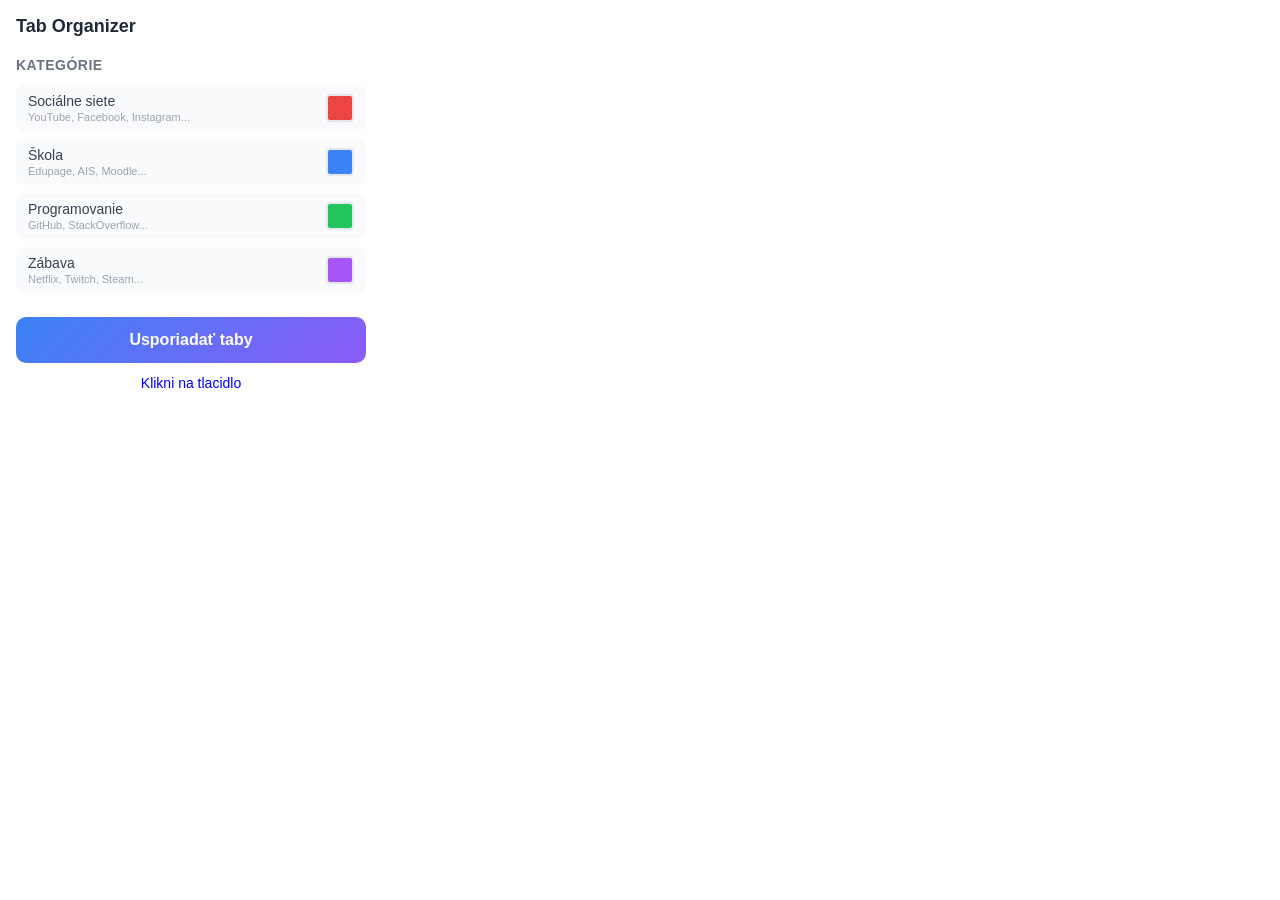
==== popup.html @ 57462ba6 "Extension - Tab Groups" ====
<!DOCTYPE html>
<html>
<head>
  <meta charset="utf-8">
  <link rel="stylesheet" href="styles.css">
</head>
<body>
  <div class="header">
    <div class="title">Tab Organizer</div>
  </div>

  <div class="section">
    <div class="section-title">Kategórie</div>
    <div id="categories">
      <div class="category-item">
        <div class="category-info">
          <div class="category-name">Sociálne siete</div>
          <div class="category-domains">YouTube, Facebook, Instagram...</div>
        </div>
        <div class="color-preview" style="background: #ef4444"></div>
      </div>
      <div class="category-item">
        <div class="category-info">
          <div class="category-name">Škola</div>
          <div class="category-domains">Edupage, AIS, Moodle...</div>
        </div>
        <div class="color-preview" style="background: #3b82f6"></div>
      </div>
      <div class="category-item">
        <div class="category-info">
          <div class="category-name">Programovanie</div>
          <div class="category-domains">GitHub, StackOverflow...</div>
        </div>
        <div class="color-preview" style="background: #22c55e"></div>
      </div>
      <div class="category-item">
        <div class="category-info">
          <div class="category-name">Zábava</div>
          <div class="category-domains">Netflix, Twitch, Steam...</div>
        </div>
        <div class="color-preview" style="background: #a855f7"></div>
      </div>
    </div>
  </div>

  <div class="section">
    <button class="organize-btn" id="organizeBtn" type="button">Usporiadať taby</button>
    <div class="status" id="status">Pripravené</div>
  </div>

  <script src="popup.js"></script>
</body>
</html>
---- styles.css ----
��/ *   Z � k l a d n �   at � l y   p r e   p o p u p   * / 
 b o d y   { 
     w i d t h :   3 5 0 p x ; 
     p a d d i n g :   1 6 p x ; 
     f o n t - f a m i l y :   - a p p l e - s y s t e m ,   B l i n k M a c S y s t e m F o n t ,   ' S e g o e   U I ' ,   R o b o t o ,   s a n s - s e r i f ; 
     m a r g i n :   0 ; 
 } 
 
 . h e a d e r   { 
     d i s p l a y :   f l e x ; 
     a l i g n - i t e m s :   c e n t e r ; 
     j u s t i f y - c o n t e n t :   s p a c e - b e t w e e n ; 
     m a r g i n - b o t t o m :   2 0 p x ; 
 } 
 
 . t i t l e   { 
     f o n t - s i z e :   1 8 p x ; 
     f o n t - w e i g h t :   6 0 0 ; 
     c o l o r :   # 1 f 2 9 3 7 ; 
 } 
 
 . t o g g l e   { 
     p o s i t i o n :   r e l a t i v e ; 
     w i d t h :   4 8 p x ; 
     h e i g h t :   2 4 p x ; 
     b a c k g r o u n d :   # d 1 d 5 d b ; 
     b o r d e r - r a d i u s :   1 2 p x ; 
     c u r s o r :   p o i n t e r ; 
     t r a n s i t i o n :   b a c k g r o u n d   0 . 2 s ; 
 } 
 
 . t o g g l e . a c t i v e   { 
     b a c k g r o u n d :   # 3 b 8 2 f 6 ; 
 } 
 
 . t o g g l e : : a f t e r   { 
     c o n t e n t :   ' ' ; 
     p o s i t i o n :   a b s o l u t e ; 
     t o p :   2 p x ; 
     l e f t :   2 p x ; 
     w i d t h :   2 0 p x ; 
     h e i g h t :   2 0 p x ; 
     b a c k g r o u n d :   w h i t e ; 
     b o r d e r - r a d i u s :   5 0 % ; 
     t r a n s i t i o n :   t r a n s f o r m   0 . 2 s ; 
 } 
 
 . t o g g l e . a c t i v e : : a f t e r   { 
     t r a n s f o r m :   t r a n s l a t e X ( 2 4 p x ) ; 
 } 
 
 . s e c t i o n   { 
     m a r g i n - b o t t o m :   2 4 p x ; 
 } 
 
 . s e c t i o n - t i t l e   { 
     f o n t - s i z e :   1 4 p x ; 
     f o n t - w e i g h t :   6 0 0 ; 
     c o l o r :   # 6 b 7 2 8 0 ; 
     m a r g i n - b o t t o m :   1 2 p x ; 
     t e x t - t r a n s f o r m :   u p p e r c a s e ; 
     l e t t e r - s p a c i n g :   0 . 5 p x ; 
 } 
 
 . c a t e g o r y - i t e m   { 
     d i s p l a y :   f l e x ; 
     a l i g n - i t e m s :   c e n t e r ; 
     j u s t i f y - c o n t e n t :   s p a c e - b e t w e e n ; 
     p a d d i n g :   8 p x   1 2 p x ; 
     b a c k g r o u n d :   # f 9 f a f b ; 
     b o r d e r - r a d i u s :   8 p x ; 
     m a r g i n - b o t t o m :   8 p x ; 
 } 
 
 . c a t e g o r y - n a m e   { 
     f o n t - s i z e :   1 4 p x ; 
     c o l o r :   # 3 7 4 1 5 1 ; 
 } 
 
 . c o l o r - p r e v i e w   { 
     w i d t h :   2 4 p x ; 
     h e i g h t :   2 4 p x ; 
     b o r d e r - r a d i u s :   4 p x ; 
     b o r d e r :   2 p x   s o l i d   # e 5 e 7 e b ; 
 } 
 
 . c u s t o m - c o l o r s   { 
     m a x - h e i g h t :   2 0 0 p x ; 
     o v e r f l o w - y :   a u t o ; 
 } 
 
 . c u s t o m - i t e m   { 
     d i s p l a y :   f l e x ; 
     a l i g n - i t e m s :   c e n t e r ; 
     g a p :   8 p x ; 
     p a d d i n g :   8 p x ; 
     b a c k g r o u n d :   # f 9 f a f b ; 
     b o r d e r - r a d i u s :   8 p x ; 
     m a r g i n - b o t t o m :   8 p x ; 
 } 
 
 . d o m a i n - i n p u t   { 
     f l e x :   1 ; 
     p a d d i n g :   6 p x   8 p x ; 
     b o r d e r :   1 p x   s o l i d   # d 1 d 5 d b ; 
     b o r d e r - r a d i u s :   4 p x ; 
     f o n t - s i z e :   1 2 p x ; 
 } 
 
 . c o l o r - i n p u t   { 
     w i d t h :   4 0 p x ; 
     h e i g h t :   2 8 p x ; 
     b o r d e r :   1 p x   s o l i d   # d 1 d 5 d b ; 
     b o r d e r - r a d i u s :   4 p x ; 
     c u r s o r :   p o i n t e r ; 
 } 
 
 . r e m o v e - b t n   { 
     p a d d i n g :   4 p x   8 p x ; 
     b a c k g r o u n d :   # e f 4 4 4 4 ; 
     c o l o r :   w h i t e ; 
     b o r d e r :   n o n e ; 
     b o r d e r - r a d i u s :   4 p x ; 
     f o n t - s i z e :   1 2 p x ; 
     c u r s o r :   p o i n t e r ; 
 } 
 
 . a d d - c u s t o m   { 
     d i s p l a y :   f l e x ; 
     g a p :   8 p x ; 
     m a r g i n - t o p :   1 2 p x ; 
 } 
 
 . a d d - b t n   { 
     p a d d i n g :   8 p x   1 6 p x ; 
     b a c k g r o u n d :   # 3 b 8 2 f 6 ; 
     c o l o r :   w h i t e ; 
     b o r d e r :   n o n e ; 
     b o r d e r - r a d i u s :   6 p x ; 
     f o n t - s i z e :   1 4 p x ; 
     c u r s o r :   p o i n t e r ; 
     f l e x :   1 ; 
 } 
 
 . c a t e g o r y - i n f o   { 
     f l e x :   1 ; 
 } 
 
 . c a t e g o r y - d o m a i n s   { 
     f o n t - s i z e :   1 1 p x ; 
     c o l o r :   # 9 c a 3 a f ; 
     m a r g i n - t o p :   2 p x ; 
 } 
 
 . o r g a n i z e - b t n   { 
     w i d t h :   1 0 0 % ; 
     p a d d i n g :   1 4 p x   2 0 p x ; 
     b a c k g r o u n d :   l i n e a r - g r a d i e n t ( 1 3 5 d e g ,   # 3 b 8 2 f 6 ,   # 8 b 5 c f 6 ) ; 
     c o l o r :   w h i t e ; 
     b o r d e r :   n o n e ; 
     b o r d e r - r a d i u s :   1 0 p x ; 
     f o n t - s i z e :   1 6 p x ; 
     f o n t - w e i g h t :   6 0 0 ; 
     c u r s o r :   p o i n t e r ; 
     t r a n s i t i o n :   a l l   0 . 2 s ; 
 } 
 
 . o r g a n i z e - b t n : h o v e r   { 
     b a c k g r o u n d :   l i n e a r - g r a d i e n t ( 1 3 5 d e g ,   # 2 5 6 3 e b ,   # 7 c 3 a e d ) ; 
     t r a n s f o r m :   t r a n s l a t e Y ( - 1 p x ) ; 
     b o x - s h a d o w :   0   4 p x   1 2 p x   r g b a ( 5 9 ,   1 3 0 ,   2 4 6 ,   0 . 4 ) ; 
 } 
 
 . o r g a n i z e - b t n : a c t i v e   { 
     t r a n s f o r m :   t r a n s l a t e Y ( 0 ) ; 
 } 
 
 . o r g a n i z e - b t n : d i s a b l e d   { 
     b a c k g r o u n d :   # 9 c a 3 a f ; 
     c u r s o r :   n o t - a l l o w e d ; 
     t r a n s f o r m :   n o n e ; 
     b o x - s h a d o w :   n o n e ; 
 } 
 
 . s t a t u s   { 
     t e x t - a l i g n :   c e n t e r ; 
     m a r g i n - t o p :   1 2 p x ; 
     f o n t - s i z e :   1 4 p x ; 
     f o n t - w e i g h t :   5 0 0 ; 
 } 
 
 . s t a t u s . s u c c e s s   { 
     c o l o r :   # 2 2 c 5 5 e ; 
 } 
 
 . s t a t u s . e r r o r   { 
     c o l o r :   # e f 4 4 4 4 ; 
 } 
 
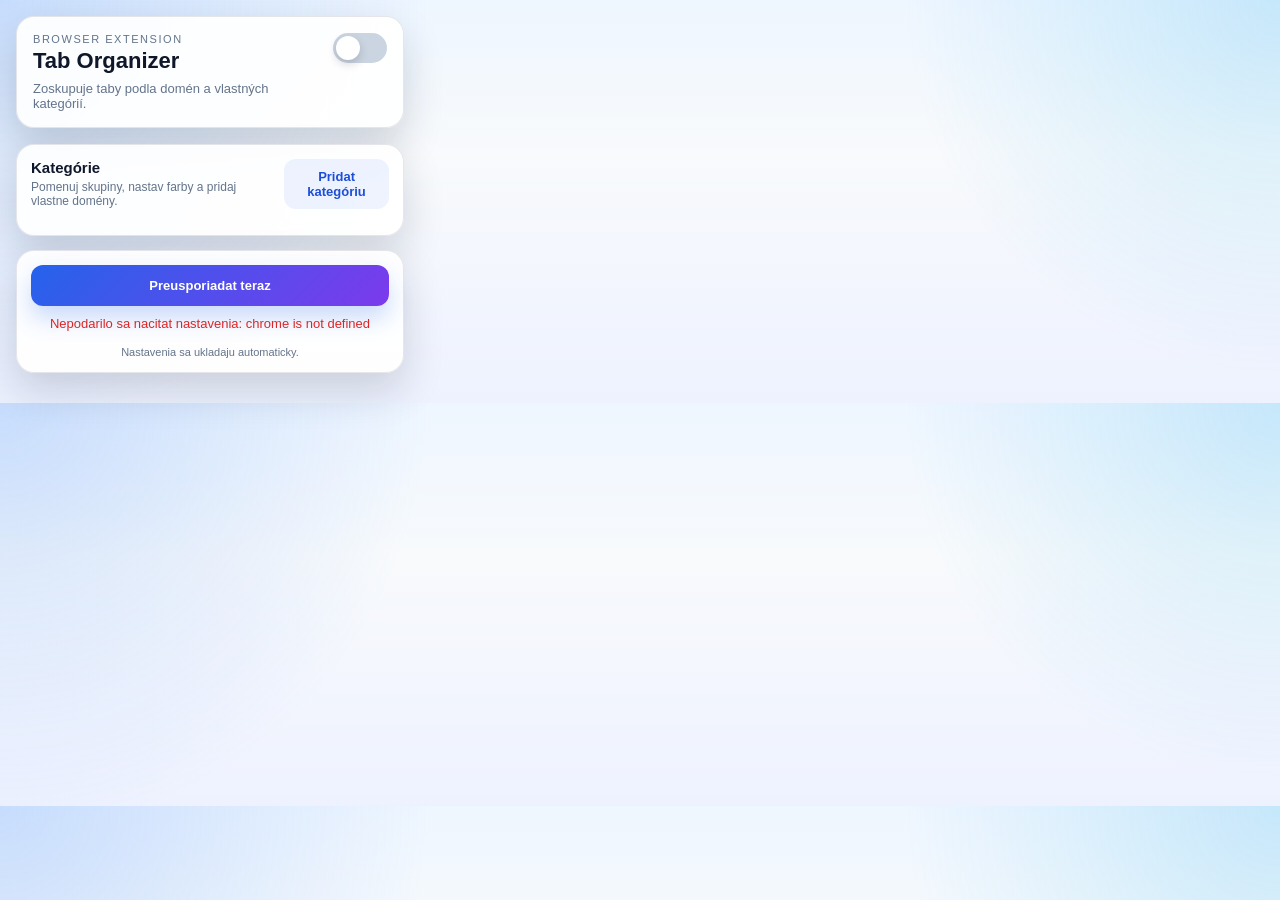
==== commit 61a91522: "updated" ====
--- a/popup.html
+++ b/popup.html
@@ -2,50 +2,39 @@
 <html>
 <head>
   <meta charset="utf-8">
+  <meta name="viewport" content="width=device-width, initial-scale=1">
   <link rel="stylesheet" href="styles.css">
 </head>
 <body>
-  <div class="header">
-    <div class="title">Tab Organizer</div>
-  </div>
+  <div class="shell">
+    <header class="header">
+      <div>
+        <div class="eyebrow">Browser extension</div>
+        <h1>Tab Organizer</h1>
+        <p class="subtitle">Zoskupuje taby podla domén a vlastných kategórií.</p>
+      </div>
+      <label class="switch" aria-label="Zapnutie rozšírenia">
+        <input type="checkbox" id="enabledToggle">
+        <span class="switch-track"></span>
+      </label>
+    </header>
 
-  <div class="section">
-    <div class="section-title">Kategórie</div>
-    <div id="categories">
-      <div class="category-item">
-        <div class="category-info">
-          <div class="category-name">Sociálne siete</div>
-          <div class="category-domains">YouTube, Facebook, Instagram...</div>
+    <section class="panel">
+      <div class="panel-header">
+        <div>
+          <h2>Kategórie</h2>
+          <p>Pomenuj skupiny, nastav farby a pridaj vlastne domény.</p>
         </div>
-        <div class="color-preview" style="background: #ef4444"></div>
+        <button id="addCategoryBtn" type="button" class="ghost-btn">Pridat kategóriu</button>
       </div>
-      <div class="category-item">
-        <div class="category-info">
-          <div class="category-name">Škola</div>
-          <div class="category-domains">Edupage, AIS, Moodle...</div>
-        </div>
-        <div class="color-preview" style="background: #3b82f6"></div>
-      </div>
-      <div class="category-item">
-        <div class="category-info">
-          <div class="category-name">Programovanie</div>
-          <div class="category-domains">GitHub, StackOverflow...</div>
-        </div>
-        <div class="color-preview" style="background: #22c55e"></div>
-      </div>
-      <div class="category-item">
-        <div class="category-info">
-          <div class="category-name">Zábava</div>
-          <div class="category-domains">Netflix, Twitch, Steam...</div>
-        </div>
-        <div class="color-preview" style="background: #a855f7"></div>
-      </div>
-    </div>
-  </div>
+      <div id="categories" class="categories"></div>
+    </section>
 
-  <div class="section">
-    <button class="organize-btn" id="organizeBtn" type="button">Usporiadať taby</button>
-    <div class="status" id="status">Pripravené</div>
+    <section class="panel actions-panel">
+      <button class="primary-btn" id="organizeBtn" type="button">Preusporiadat teraz</button>
+      <div class="status" id="status">Nacitavam nastavenia...</div>
+      <p class="hint">Nastavenia sa ukladaju automaticky.</p>
+    </section>
   </div>
 
   <script src="popup.js"></script>
--- a/styles.css
+++ b/styles.css
@@ -1,199 +1,300 @@
-��/ *   Z � k l a d n �   at � l y   p r e   p o p u p   * / 
- b o d y   { 
-     w i d t h :   3 5 0 p x ; 
-     p a d d i n g :   1 6 p x ; 
-     f o n t - f a m i l y :   - a p p l e - s y s t e m ,   B l i n k M a c S y s t e m F o n t ,   ' S e g o e   U I ' ,   R o b o t o ,   s a n s - s e r i f ; 
-     m a r g i n :   0 ; 
- } 
- 
- . h e a d e r   { 
-     d i s p l a y :   f l e x ; 
-     a l i g n - i t e m s :   c e n t e r ; 
-     j u s t i f y - c o n t e n t :   s p a c e - b e t w e e n ; 
-     m a r g i n - b o t t o m :   2 0 p x ; 
- } 
- 
- . t i t l e   { 
-     f o n t - s i z e :   1 8 p x ; 
-     f o n t - w e i g h t :   6 0 0 ; 
-     c o l o r :   # 1 f 2 9 3 7 ; 
- } 
- 
- . t o g g l e   { 
-     p o s i t i o n :   r e l a t i v e ; 
-     w i d t h :   4 8 p x ; 
-     h e i g h t :   2 4 p x ; 
-     b a c k g r o u n d :   # d 1 d 5 d b ; 
-     b o r d e r - r a d i u s :   1 2 p x ; 
-     c u r s o r :   p o i n t e r ; 
-     t r a n s i t i o n :   b a c k g r o u n d   0 . 2 s ; 
- } 
- 
- . t o g g l e . a c t i v e   { 
-     b a c k g r o u n d :   # 3 b 8 2 f 6 ; 
- } 
- 
- . t o g g l e : : a f t e r   { 
-     c o n t e n t :   ' ' ; 
-     p o s i t i o n :   a b s o l u t e ; 
-     t o p :   2 p x ; 
-     l e f t :   2 p x ; 
-     w i d t h :   2 0 p x ; 
-     h e i g h t :   2 0 p x ; 
-     b a c k g r o u n d :   w h i t e ; 
-     b o r d e r - r a d i u s :   5 0 % ; 
-     t r a n s i t i o n :   t r a n s f o r m   0 . 2 s ; 
- } 
- 
- . t o g g l e . a c t i v e : : a f t e r   { 
-     t r a n s f o r m :   t r a n s l a t e X ( 2 4 p x ) ; 
- } 
- 
- . s e c t i o n   { 
-     m a r g i n - b o t t o m :   2 4 p x ; 
- } 
- 
- . s e c t i o n - t i t l e   { 
-     f o n t - s i z e :   1 4 p x ; 
-     f o n t - w e i g h t :   6 0 0 ; 
-     c o l o r :   # 6 b 7 2 8 0 ; 
-     m a r g i n - b o t t o m :   1 2 p x ; 
-     t e x t - t r a n s f o r m :   u p p e r c a s e ; 
-     l e t t e r - s p a c i n g :   0 . 5 p x ; 
- } 
- 
- . c a t e g o r y - i t e m   { 
-     d i s p l a y :   f l e x ; 
-     a l i g n - i t e m s :   c e n t e r ; 
-     j u s t i f y - c o n t e n t :   s p a c e - b e t w e e n ; 
-     p a d d i n g :   8 p x   1 2 p x ; 
-     b a c k g r o u n d :   # f 9 f a f b ; 
-     b o r d e r - r a d i u s :   8 p x ; 
-     m a r g i n - b o t t o m :   8 p x ; 
- } 
- 
- . c a t e g o r y - n a m e   { 
-     f o n t - s i z e :   1 4 p x ; 
-     c o l o r :   # 3 7 4 1 5 1 ; 
- } 
- 
- . c o l o r - p r e v i e w   { 
-     w i d t h :   2 4 p x ; 
-     h e i g h t :   2 4 p x ; 
-     b o r d e r - r a d i u s :   4 p x ; 
-     b o r d e r :   2 p x   s o l i d   # e 5 e 7 e b ; 
- } 
- 
- . c u s t o m - c o l o r s   { 
-     m a x - h e i g h t :   2 0 0 p x ; 
-     o v e r f l o w - y :   a u t o ; 
- } 
- 
- . c u s t o m - i t e m   { 
-     d i s p l a y :   f l e x ; 
-     a l i g n - i t e m s :   c e n t e r ; 
-     g a p :   8 p x ; 
-     p a d d i n g :   8 p x ; 
-     b a c k g r o u n d :   # f 9 f a f b ; 
-     b o r d e r - r a d i u s :   8 p x ; 
-     m a r g i n - b o t t o m :   8 p x ; 
- } 
- 
- . d o m a i n - i n p u t   { 
-     f l e x :   1 ; 
-     p a d d i n g :   6 p x   8 p x ; 
-     b o r d e r :   1 p x   s o l i d   # d 1 d 5 d b ; 
-     b o r d e r - r a d i u s :   4 p x ; 
-     f o n t - s i z e :   1 2 p x ; 
- } 
- 
- . c o l o r - i n p u t   { 
-     w i d t h :   4 0 p x ; 
-     h e i g h t :   2 8 p x ; 
-     b o r d e r :   1 p x   s o l i d   # d 1 d 5 d b ; 
-     b o r d e r - r a d i u s :   4 p x ; 
-     c u r s o r :   p o i n t e r ; 
- } 
- 
- . r e m o v e - b t n   { 
-     p a d d i n g :   4 p x   8 p x ; 
-     b a c k g r o u n d :   # e f 4 4 4 4 ; 
-     c o l o r :   w h i t e ; 
-     b o r d e r :   n o n e ; 
-     b o r d e r - r a d i u s :   4 p x ; 
-     f o n t - s i z e :   1 2 p x ; 
-     c u r s o r :   p o i n t e r ; 
- } 
- 
- . a d d - c u s t o m   { 
-     d i s p l a y :   f l e x ; 
-     g a p :   8 p x ; 
-     m a r g i n - t o p :   1 2 p x ; 
- } 
- 
- . a d d - b t n   { 
-     p a d d i n g :   8 p x   1 6 p x ; 
-     b a c k g r o u n d :   # 3 b 8 2 f 6 ; 
-     c o l o r :   w h i t e ; 
-     b o r d e r :   n o n e ; 
-     b o r d e r - r a d i u s :   6 p x ; 
-     f o n t - s i z e :   1 4 p x ; 
-     c u r s o r :   p o i n t e r ; 
-     f l e x :   1 ; 
- } 
- 
- . c a t e g o r y - i n f o   { 
-     f l e x :   1 ; 
- } 
- 
- . c a t e g o r y - d o m a i n s   { 
-     f o n t - s i z e :   1 1 p x ; 
-     c o l o r :   # 9 c a 3 a f ; 
-     m a r g i n - t o p :   2 p x ; 
- } 
- 
- . o r g a n i z e - b t n   { 
-     w i d t h :   1 0 0 % ; 
-     p a d d i n g :   1 4 p x   2 0 p x ; 
-     b a c k g r o u n d :   l i n e a r - g r a d i e n t ( 1 3 5 d e g ,   # 3 b 8 2 f 6 ,   # 8 b 5 c f 6 ) ; 
-     c o l o r :   w h i t e ; 
-     b o r d e r :   n o n e ; 
-     b o r d e r - r a d i u s :   1 0 p x ; 
-     f o n t - s i z e :   1 6 p x ; 
-     f o n t - w e i g h t :   6 0 0 ; 
-     c u r s o r :   p o i n t e r ; 
-     t r a n s i t i o n :   a l l   0 . 2 s ; 
- } 
- 
- . o r g a n i z e - b t n : h o v e r   { 
-     b a c k g r o u n d :   l i n e a r - g r a d i e n t ( 1 3 5 d e g ,   # 2 5 6 3 e b ,   # 7 c 3 a e d ) ; 
-     t r a n s f o r m :   t r a n s l a t e Y ( - 1 p x ) ; 
-     b o x - s h a d o w :   0   4 p x   1 2 p x   r g b a ( 5 9 ,   1 3 0 ,   2 4 6 ,   0 . 4 ) ; 
- } 
- 
- . o r g a n i z e - b t n : a c t i v e   { 
-     t r a n s f o r m :   t r a n s l a t e Y ( 0 ) ; 
- } 
- 
- . o r g a n i z e - b t n : d i s a b l e d   { 
-     b a c k g r o u n d :   # 9 c a 3 a f ; 
-     c u r s o r :   n o t - a l l o w e d ; 
-     t r a n s f o r m :   n o n e ; 
-     b o x - s h a d o w :   n o n e ; 
- } 
- 
- . s t a t u s   { 
-     t e x t - a l i g n :   c e n t e r ; 
-     m a r g i n - t o p :   1 2 p x ; 
-     f o n t - s i z e :   1 4 p x ; 
-     f o n t - w e i g h t :   5 0 0 ; 
- } 
- 
- . s t a t u s . s u c c e s s   { 
-     c o l o r :   # 2 2 c 5 5 e ; 
- } 
- 
- . s t a t u s . e r r o r   { 
-     c o l o r :   # e f 4 4 4 4 ; 
- } 
- +* {
+  box-sizing: border-box;
+}
+
+:root {
+  color-scheme: light;
+  --bg: #0f172a;
+  --bg-soft: rgba(15, 23, 42, 0.08);
+  --panel: rgba(255, 255, 255, 0.92);
+  --panel-border: rgba(15, 23, 42, 0.1);
+  --text: #0f172a;
+  --muted: #64748b;
+  --primary: #2563eb;
+  --primary-strong: #1d4ed8;
+  --danger: #dc2626;
+  --success: #16a34a;
+  --shadow: 0 18px 40px rgba(15, 23, 42, 0.16);
+}
+
+body {
+  width: 420px;
+  margin: 0;
+  font-family: "Trebuchet MS", "Segoe UI", sans-serif;
+  color: var(--text);
+  background:
+    radial-gradient(circle at top left, rgba(59, 130, 246, 0.22), transparent 32%),
+    radial-gradient(circle at top right, rgba(14, 165, 233, 0.18), transparent 28%),
+    linear-gradient(180deg, #eef6ff 0%, #f8fafc 38%, #eef2ff 100%);
+}
+
+.shell {
+  padding: 16px;
+}
+
+.header {
+  display: flex;
+  align-items: flex-start;
+  justify-content: space-between;
+  gap: 12px;
+  margin-bottom: 16px;
+  padding: 16px;
+  border: 1px solid var(--panel-border);
+  border-radius: 18px;
+  background: var(--panel);
+  box-shadow: var(--shadow);
+}
+
+.eyebrow {
+  margin: 0 0 4px;
+  font-size: 11px;
+  letter-spacing: 0.14em;
+  text-transform: uppercase;
+  color: var(--muted);
+}
+
+h1 {
+  margin: 0;
+  font-size: 22px;
+  line-height: 1.1;
+}
+
+.subtitle {
+  margin: 8px 0 0;
+  font-size: 13px;
+  color: var(--muted);
+}
+
+.panel {
+  padding: 14px;
+  margin-bottom: 14px;
+  border: 1px solid var(--panel-border);
+  border-radius: 18px;
+  background: var(--panel);
+  box-shadow: var(--shadow);
+}
+
+.panel-header {
+  display: flex;
+  align-items: flex-start;
+  justify-content: space-between;
+  gap: 12px;
+  margin-bottom: 12px;
+}
+
+.panel-header h2 {
+  margin: 0;
+  font-size: 15px;
+}
+
+.panel-header p {
+  margin: 4px 0 0;
+  font-size: 12px;
+  color: var(--muted);
+}
+
+.categories {
+  display: grid;
+  gap: 12px;
+}
+
+.category-card {
+  padding: 12px;
+  border: 1px solid rgba(15, 23, 42, 0.08);
+  border-radius: 14px;
+  background: linear-gradient(180deg, rgba(248, 250, 252, 0.96), rgba(255, 255, 255, 0.96));
+}
+
+.category-header {
+  display: grid;
+  grid-template-columns: minmax(0, 1fr) 120px auto;
+  gap: 10px;
+  align-items: end;
+  margin-bottom: 10px;
+}
+
+.field-group {
+  display: grid;
+  gap: 6px;
+}
+
+.field-group.compact {
+  min-width: 0;
+}
+
+.field-label {
+  font-size: 11px;
+  font-weight: 700;
+  letter-spacing: 0.08em;
+  text-transform: uppercase;
+  color: var(--muted);
+}
+
+.text-input,
+.domains-input {
+  width: 100%;
+  border: 1px solid rgba(15, 23, 42, 0.14);
+  border-radius: 11px;
+  background: white;
+  color: var(--text);
+  font-size: 13px;
+  transition: border-color 0.2s ease, box-shadow 0.2s ease;
+}
+
+.text-input {
+  padding: 10px 12px;
+}
+
+.domains-input {
+  min-height: 78px;
+  padding: 10px 12px;
+  resize: vertical;
+  line-height: 1.45;
+}
+
+.text-input:focus,
+.domains-input:focus {
+  outline: none;
+  border-color: rgba(37, 99, 235, 0.55);
+  box-shadow: 0 0 0 3px rgba(37, 99, 235, 0.12);
+}
+
+.category-note {
+  margin: 8px 0 0;
+  font-size: 11px;
+  color: var(--muted);
+}
+
+.ghost-btn,
+.primary-btn,
+.danger-btn {
+  border: 0;
+  border-radius: 12px;
+  cursor: pointer;
+  font-size: 13px;
+  font-weight: 700;
+  transition: transform 0.15s ease, box-shadow 0.15s ease, background 0.2s ease;
+}
+
+.ghost-btn {
+  padding: 10px 12px;
+  color: var(--primary-strong);
+  background: rgba(37, 99, 235, 0.08);
+}
+
+.ghost-btn:hover {
+  background: rgba(37, 99, 235, 0.14);
+}
+
+.primary-btn {
+  width: 100%;
+  padding: 13px 14px;
+  color: white;
+  background: linear-gradient(135deg, var(--primary), #7c3aed);
+  box-shadow: 0 12px 24px rgba(37, 99, 235, 0.24);
+}
+
+.primary-btn:hover {
+  transform: translateY(-1px);
+  background: linear-gradient(135deg, var(--primary-strong), #6d28d9);
+}
+
+.primary-btn:active,
+.ghost-btn:active,
+.danger-btn:active {
+  transform: translateY(0);
+}
+
+.danger-btn {
+  padding: 10px 12px;
+  color: white;
+  background: var(--danger);
+  align-self: end;
+}
+
+.danger-btn:disabled {
+  cursor: not-allowed;
+  opacity: 0.5;
+}
+
+.actions-panel {
+  display: grid;
+  gap: 10px;
+}
+
+.status {
+  min-height: 20px;
+  text-align: center;
+  font-size: 13px;
+  color: var(--muted);
+}
+
+.status.success {
+  color: var(--success);
+}
+
+.status.error {
+  color: var(--danger);
+}
+
+.hint {
+  margin: 0;
+  text-align: center;
+  font-size: 11px;
+  color: var(--muted);
+}
+
+.switch {
+  position: relative;
+  display: inline-flex;
+  align-items: center;
+  width: 54px;
+  height: 30px;
+  flex: 0 0 auto;
+}
+
+.switch input {
+  position: absolute;
+  opacity: 0;
+  inset: 0;
+  margin: 0;
+}
+
+.switch-track {
+  position: absolute;
+  inset: 0;
+  border-radius: 999px;
+  background: #cbd5e1;
+  transition: background 0.2s ease;
+}
+
+.switch-track::after {
+  content: '';
+  position: absolute;
+  top: 3px;
+  left: 3px;
+  width: 24px;
+  height: 24px;
+  border-radius: 999px;
+  background: white;
+  box-shadow: 0 4px 10px rgba(15, 23, 42, 0.18);
+  transition: transform 0.2s ease;
+}
+
+.switch input:checked + .switch-track {
+  background: linear-gradient(135deg, #2563eb, #7c3aed);
+}
+
+.switch input:checked + .switch-track::after {
+  transform: translateX(24px);
+}
+
+@media (max-width: 440px) {
+  body {
+    width: 100%;
+  }
+
+  .category-header {
+    grid-template-columns: 1fr;
+  }
+}
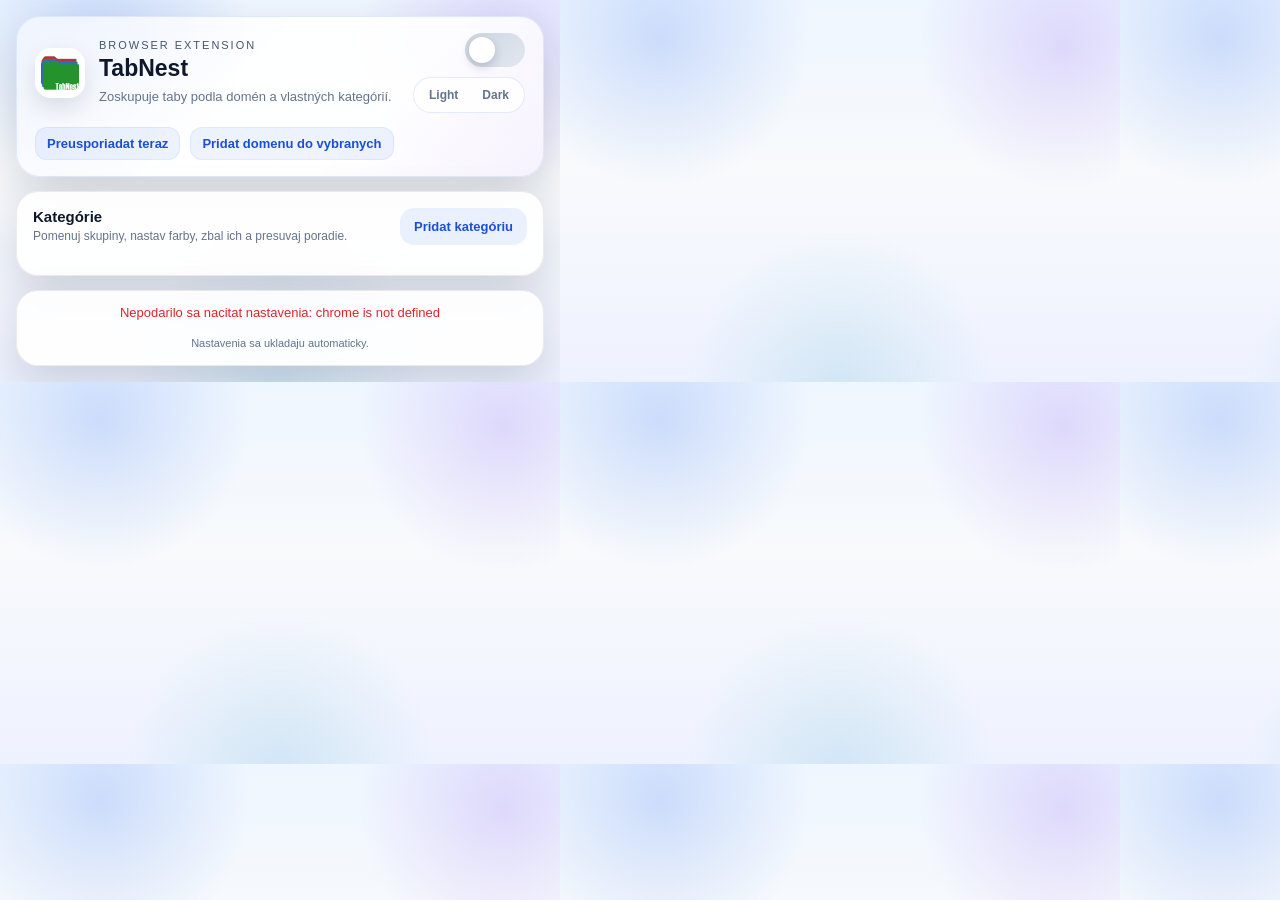
==== commit ad85c7c5: "updated" ====
--- a/popup.html
+++ b/popup.html
@@ -8,22 +8,37 @@
 <body>
   <div class="shell">
     <header class="header">
-      <div>
-        <div class="eyebrow">Browser extension</div>
-        <h1>Tab Organizer</h1>
-        <p class="subtitle">Zoskupuje taby podla domén a vlastných kategórií.</p>
+      <div class="header-top">
+        <div class="brand-block">
+          <img class="app-logo" src="logo/TabNest-logo.svg" alt="TabNest logo">
+          <div>
+            <div class="eyebrow">Browser extension</div>
+            <h1>TabNest</h1>
+            <p class="subtitle">Zoskupuje taby podla domén a vlastných kategórií.</p>
+          </div>
+        </div>
+        <div class="header-controls">
+          <label class="switch" aria-label="Zapnutie rozšírenia">
+            <input type="checkbox" id="enabledToggle">
+            <span class="switch-track"></span>
+          </label>
+          <div class="theme-toggle" role="group" aria-label="Prepnutie témy">
+            <button type="button" class="theme-option" data-theme-option="light">Light</button>
+            <button type="button" class="theme-option" data-theme-option="dark">Dark</button>
+          </div>
+        </div>
       </div>
-      <label class="switch" aria-label="Zapnutie rozšírenia">
-        <input type="checkbox" id="enabledToggle">
-        <span class="switch-track"></span>
-      </label>
+      <div class="header-actions">
+        <button class="secondary-btn compact" id="organizeBtn" type="button">Preusporiadat teraz</button>
+        <button class="secondary-btn compact" id="addCurrentDomainBtn" type="button">Pridat domenu do vybranych</button>
+      </div>
     </header>
 
     <section class="panel">
       <div class="panel-header">
         <div>
           <h2>Kategórie</h2>
-          <p>Pomenuj skupiny, nastav farby a pridaj vlastne domény.</p>
+          <p>Pomenuj skupiny, nastav farby, zbal ich a presuvaj poradie.</p>
         </div>
         <button id="addCategoryBtn" type="button" class="ghost-btn">Pridat kategóriu</button>
       </div>
@@ -31,7 +46,6 @@
     </section>
 
     <section class="panel actions-panel">
-      <button class="primary-btn" id="organizeBtn" type="button">Preusporiadat teraz</button>
       <div class="status" id="status">Nacitavam nastavenia...</div>
       <p class="hint">Nastavenia sa ukladaju automaticky.</p>
     </section>
--- a/styles.css
+++ b/styles.css
@@ -1,12 +1,19 @@
 * {
   box-sizing: border-box;
+}
+
+html {
+  width: 560px;
+  min-width: 560px;
+  max-width: 680px;
+  overflow-x: hidden;
 }
 
 :root {
   color-scheme: light;
   --bg: #0f172a;
   --bg-soft: rgba(15, 23, 42, 0.08);
-  --panel: rgba(255, 255, 255, 0.92);
+  --panel: rgba(255, 255, 255, 0.9);
   --panel-border: rgba(15, 23, 42, 0.1);
   --text: #0f172a;
   --muted: #64748b;
@@ -14,64 +21,188 @@
   --primary-strong: #1d4ed8;
   --danger: #dc2626;
   --success: #16a34a;
-  --shadow: 0 18px 40px rgba(15, 23, 42, 0.16);
+  --shadow: 0 20px 48px rgba(15, 23, 42, 0.16);
+  --category-accent: #2563eb;
+  --category-accent-soft: rgba(37, 99, 235, 0.14);
+}
+
+body[data-theme='dark'] {
+  color-scheme: dark;
+  --bg: #0b1220;
+  --bg-soft: rgba(148, 163, 184, 0.12);
+  --panel: rgba(15, 23, 42, 0.92);
+  --panel-border: rgba(148, 163, 184, 0.14);
+  --text: #e2e8f0;
+  --muted: #94a3b8;
+  --primary: #60a5fa;
+  --primary-strong: #93c5fd;
+  --danger: #f87171;
+  --success: #4ade80;
+  --shadow: 0 22px 56px rgba(2, 6, 23, 0.48);
+  --category-accent-soft: rgba(96, 165, 250, 0.18);
 }
 
 body {
-  width: 420px;
+  width: 560px;
+  min-width: 560px;
+  max-width: 680px;
+  min-height: 0;
+  max-height: none;
   margin: 0;
+  display: block;
   font-family: "Trebuchet MS", "Segoe UI", sans-serif;
   color: var(--text);
   background:
-    radial-gradient(circle at top left, rgba(59, 130, 246, 0.22), transparent 32%),
-    radial-gradient(circle at top right, rgba(14, 165, 233, 0.18), transparent 28%),
-    linear-gradient(180deg, #eef6ff 0%, #f8fafc 38%, #eef2ff 100%);
+    radial-gradient(circle at 18% 10%, rgba(37, 99, 235, 0.18), transparent 26%),
+    radial-gradient(circle at 90% 12%, rgba(124, 58, 237, 0.16), transparent 24%),
+    radial-gradient(circle at 50% 100%, rgba(8, 145, 178, 0.12), transparent 32%),
+    linear-gradient(180deg, #eef6ff 0%, #f8fafc 44%, #eef2ff 100%);
+  overflow-x: hidden;
+  overflow-y: auto;
+}
+
+body[data-theme='dark'] {
+  background:
+    radial-gradient(circle at 18% 10%, rgba(59, 130, 246, 0.16), transparent 26%),
+    radial-gradient(circle at 90% 12%, rgba(124, 58, 237, 0.16), transparent 24%),
+    radial-gradient(circle at 50% 100%, rgba(8, 145, 178, 0.12), transparent 32%),
+    linear-gradient(180deg, #0b1220 0%, #111827 46%, #0f172a 100%);
 }
 
 .shell {
+  width: 100%;
   padding: 16px;
+  display: grid;
+  gap: 14px;
+  min-width: 0;
 }
 
 .header {
+  display: grid;
+  gap: 14px;
+  padding: 16px 18px;
+  border: 1px solid rgba(37, 99, 235, 0.14);
+  border-radius: 24px;
+  background: var(--panel);
+  box-shadow: var(--shadow);
+  position: relative;
+  overflow: hidden;
+}
+
+.header-top {
   display: flex;
-  align-items: flex-start;
+  align-items: center;
   justify-content: space-between;
   gap: 12px;
-  margin-bottom: 16px;
+  position: relative;
+  z-index: 1;
+}
+
+.header::before {
+  content: '';
+  position: absolute;
+  inset: 0;
+  background:
+    linear-gradient(135deg, rgba(37, 99, 235, 0.06), transparent 42%),
+    linear-gradient(315deg, rgba(124, 58, 237, 0.06), transparent 34%);
+  pointer-events: none;
+}
+
+.brand-block {
+  display: flex;
+  align-items: center;
+  gap: 14px;
+  min-width: 0;
+  position: relative;
+  z-index: 1;
+}
+
+.app-logo {
+  width: 50px;
+  height: 50px;
+  flex: 0 0 auto;
+  border-radius: 16px;
+  padding: 6px;
+  background: rgba(255, 255, 255, 0.92);
+  box-shadow: 0 10px 24px rgba(15, 23, 42, 0.12);
+}
+
+.brand-block > div {
+  min-width: 0;
+}
+
+.header-actions {
+  display: flex;
+  align-items: center;
+  gap: 10px;
+  flex: 0 0 auto;
+  flex-wrap: wrap;
+  position: relative;
+  z-index: 1;
+}
+
+.header-controls {
+  display: grid;
+  gap: 10px;
+  justify-items: end;
+  position: relative;
+  z-index: 1;
+}
+
+.theme-toggle {
+  display: inline-flex;
+  padding: 3px;
+  border: 1px solid rgba(37, 99, 235, 0.12);
+  border-radius: 999px;
+  background: rgba(255, 255, 255, 0.72);
+  box-shadow: inset 0 0 0 1px rgba(255, 255, 255, 0.2);
+}
+
+.theme-option {
+  border: 0;
+  border-radius: 999px;
+  padding: 7px 12px;
+  background: transparent;
+  color: var(--muted);
+  font-size: 12px;
+  font-weight: 700;
+  cursor: pointer;
+  transition: background 0.2s ease, color 0.2s ease, transform 0.15s ease;
+}
+
+.theme-option.is-active {
+  background: linear-gradient(135deg, rgba(37, 99, 235, 0.14), rgba(124, 58, 237, 0.14));
+  color: var(--primary-strong);
+}
+
+.eyebrow {
+  margin: 0 0 5px;
+  font-size: 11px;
+  letter-spacing: 0.18em;
+  text-transform: uppercase;
+  color: #475569;
+}
+
+h1 {
+  margin: 0;
+  font-size: 23px;
+  line-height: 1.1;
+}
+
+.subtitle {
+  margin: 7px 0 0;
+  font-size: 13px;
+  line-height: 1.45;
+  color: var(--muted);
+}
+
+.panel {
   padding: 16px;
-  border: 1px solid var(--panel-border);
-  border-radius: 18px;
+  border: 1px solid rgba(15, 23, 42, 0.08);
+  border-radius: 22px;
   background: var(--panel);
   box-shadow: var(--shadow);
-}
-
-.eyebrow {
-  margin: 0 0 4px;
-  font-size: 11px;
-  letter-spacing: 0.14em;
-  text-transform: uppercase;
-  color: var(--muted);
-}
-
-h1 {
-  margin: 0;
-  font-size: 22px;
-  line-height: 1.1;
-}
-
-.subtitle {
-  margin: 8px 0 0;
-  font-size: 13px;
-  color: var(--muted);
-}
-
-.panel {
-  padding: 14px;
-  margin-bottom: 14px;
-  border: 1px solid var(--panel-border);
-  border-radius: 18px;
-  background: var(--panel);
-  box-shadow: var(--shadow);
+  backdrop-filter: blur(8px);
 }
 
 .panel-header {
@@ -79,7 +210,7 @@
   align-items: flex-start;
   justify-content: space-between;
   gap: 12px;
-  margin-bottom: 12px;
+  margin-bottom: 14px;
 }
 
 .panel-header h2 {
@@ -96,30 +227,199 @@
 .categories {
   display: grid;
   gap: 12px;
+  max-height: 380px;
+  overflow: auto;
+  padding-right: 4px;
 }
 
 .category-card {
-  padding: 12px;
+  padding: 0;
   border: 1px solid rgba(15, 23, 42, 0.08);
-  border-radius: 14px;
-  background: linear-gradient(180deg, rgba(248, 250, 252, 0.96), rgba(255, 255, 255, 0.96));
+  border-radius: 20px;
+  border-left: 6px solid var(--category-accent);
+  background: linear-gradient(180deg, rgba(250, 252, 255, 0.98), rgba(255, 255, 255, 0.96));
+  box-shadow: 0 10px 18px rgba(15, 23, 42, 0.07);
+  overflow: hidden;
+  transition: transform 0.15s ease, box-shadow 0.15s ease, border-color 0.2s ease, opacity 0.15s ease;
+  cursor: pointer;
+}
+
+.category-card:hover {
+  box-shadow: 0 16px 28px rgba(15, 23, 42, 0.1);
+  transform: translateY(-1px);
+}
+
+.category-card.is-dragging {
+  opacity: 0.55;
+  transform: scale(0.99);
+}
+
+.category-card.is-drop-target {
+  border-color: rgba(37, 99, 235, 0.35);
+  box-shadow: 0 0 0 3px rgba(37, 99, 235, 0.08), 0 14px 24px rgba(15, 23, 42, 0.08);
+}
+
+.category-card.is-selected {
+  border-color: rgba(37, 99, 235, 0.32);
+  box-shadow: 0 0 0 3px rgba(37, 99, 235, 0.12), 0 16px 28px rgba(37, 99, 235, 0.08);
 }
 
 .category-header {
+  display: flex;
+  align-items: center;
+  justify-content: space-between;
+  gap: 12px;
+  padding: 13px 14px;
+  background:
+    linear-gradient(135deg, var(--category-accent-soft), rgba(255, 255, 255, 0.88)),
+    linear-gradient(180deg, rgba(255, 255, 255, 0.2), rgba(255, 255, 255, 0));
+}
+
+.category-summary {
+  display: flex;
+  align-items: center;
+  gap: 10px;
+  min-width: 0;
+}
+
+.category-selection-badge {
+  display: inline-flex;
+  align-items: center;
+  justify-content: center;
+  min-width: 0;
+  padding: 5px 9px;
+  border-radius: 999px;
+  border: 1px solid rgba(37, 99, 235, 0.18);
+  background: rgba(37, 99, 235, 0.08);
+  color: var(--primary-strong);
+  font-size: 10px;
+  font-weight: 700;
+  letter-spacing: 0.08em;
+  text-transform: uppercase;
+  opacity: 0;
+  transform: scale(0.96);
+  transition: opacity 0.15s ease, transform 0.15s ease, background 0.2s ease;
+}
+
+.category-card.is-selected .category-selection-badge {
+  opacity: 1;
+  transform: scale(1);
+}
+
+.category-color-dot {
+  width: 12px;
+  height: 12px;
+  flex: 0 0 auto;
+  border-radius: 999px;
+  background: var(--category-accent);
+  box-shadow: 0 0 0 4px var(--category-accent-soft);
+}
+
+.category-title-group {
   display: grid;
-  grid-template-columns: minmax(0, 1fr) 120px auto;
-  gap: 10px;
-  align-items: end;
-  margin-bottom: 10px;
-}
-
-.field-group {
+  gap: 2px;
+  min-width: 0;
+}
+
+.category-title {
+  margin: 0;
+  font-size: 15px;
+  line-height: 1.2;
+  overflow: hidden;
+  text-overflow: ellipsis;
+  white-space: nowrap;
+}
+
+.category-meta {
+  margin: 0;
+  font-size: 12px;
+  color: #64748b;
+}
+
+.category-actions {
+  display: flex;
+  align-items: center;
+  gap: 8px;
+  flex: 0 0 auto;
+}
+
+.category-body {
   display: grid;
-  gap: 6px;
-}
-
-.field-group.compact {
-  min-width: 0;
+  gap: 12px;
+  padding: 14px;
+  background: linear-gradient(180deg, rgba(255, 255, 255, 0.62), rgba(255, 255, 255, 0.86));
+}
+
+body[data-theme='dark'] .header::before {
+  background:
+    linear-gradient(135deg, rgba(96, 165, 250, 0.08), transparent 42%),
+    linear-gradient(315deg, rgba(167, 139, 250, 0.08), transparent 34%);
+}
+
+body[data-theme='dark'] .theme-toggle {
+  border-color: rgba(148, 163, 184, 0.18);
+  background: rgba(15, 23, 42, 0.72);
+}
+
+body[data-theme='dark'] .theme-option {
+  color: #cbd5e1;
+}
+
+body[data-theme='dark'] .theme-option.is-active {
+  background: linear-gradient(135deg, rgba(96, 165, 250, 0.2), rgba(124, 58, 237, 0.2));
+  color: #eff6ff;
+}
+
+body[data-theme='dark'] .panel,
+body[data-theme='dark'] .header,
+body[data-theme='dark'] .category-card {
+  border-color: var(--panel-border);
+}
+
+body[data-theme='dark'] .category-card {
+  background: linear-gradient(180deg, rgba(15, 23, 42, 0.98), rgba(17, 24, 39, 0.96));
+}
+
+body[data-theme='dark'] .category-header {
+  background:
+    linear-gradient(135deg, rgba(96, 165, 250, 0.12), rgba(124, 58, 237, 0.08)),
+    linear-gradient(180deg, rgba(255, 255, 255, 0.03), rgba(255, 255, 255, 0));
+}
+
+body[data-theme='dark'] .category-body {
+  background: linear-gradient(180deg, rgba(15, 23, 42, 0.88), rgba(17, 24, 39, 0.94));
+}
+
+body[data-theme='dark'] .text-input,
+body[data-theme='dark'] .domains-input {
+  background: rgba(15, 23, 42, 0.92);
+  color: var(--text);
+  border-color: rgba(148, 163, 184, 0.16);
+}
+body[data-theme='dark'] .drag-handle {
+  background: rgba(15, 23, 42, 0.9);
+  color: var(--text);
+  border-color: rgba(148, 163, 184, 0.14);
+}
+
+body[data-theme='dark'] .ghost-btn,
+body[data-theme='dark'] .secondary-btn {
+  background: rgba(96, 165, 250, 0.1);
+  color: var(--primary-strong);
+  box-shadow: inset 0 0 0 1px rgba(96, 165, 250, 0.1);
+}
+
+body[data-theme='dark'] .ghost-btn:hover,
+body[data-theme='dark'] .secondary-btn:hover {
+  background: rgba(96, 165, 250, 0.16);
+}
+
+body[data-theme='dark'] .switch-track {
+  background: linear-gradient(135deg, #334155, #475569);
+}
+
+body[data-theme='dark'] .switch input:checked + .switch-track {
+  background: linear-gradient(135deg, #3b82f6, #8b5cf6 70%, #0ea5e9);
 }
 
 .field-label {
@@ -133,8 +433,8 @@
 .text-input,
 .domains-input {
   width: 100%;
-  border: 1px solid rgba(15, 23, 42, 0.14);
-  border-radius: 11px;
+  border: 1px solid rgba(15, 23, 42, 0.12);
+  border-radius: 12px;
   background: white;
   color: var(--text);
   font-size: 13px;
@@ -145,18 +445,18 @@
   padding: 10px 12px;
 }
 
+.text-input:focus,
+.domains-input:focus {
+  outline: none;
+  border-color: var(--category-accent);
+  box-shadow: 0 0 0 3px var(--category-accent-soft);
+}
+
 .domains-input {
-  min-height: 78px;
+  min-height: 90px;
   padding: 10px 12px;
   resize: vertical;
   line-height: 1.45;
-}
-
-.text-input:focus,
-.domains-input:focus {
-  outline: none;
-  border-color: rgba(37, 99, 235, 0.55);
-  box-shadow: 0 0 0 3px rgba(37, 99, 235, 0.12);
 }
 
 .category-note {
@@ -169,7 +469,7 @@
 .primary-btn,
 .danger-btn {
   border: 0;
-  border-radius: 12px;
+  border-radius: 14px;
   cursor: pointer;
   font-size: 13px;
   font-weight: 700;
@@ -177,26 +477,38 @@
 }
 
 .ghost-btn {
-  padding: 10px 12px;
+  padding: 11px 14px;
   color: var(--primary-strong);
-  background: rgba(37, 99, 235, 0.08);
+  background: rgba(37, 99, 235, 0.09);
+}
+
+.ghost-btn.compact,
+.danger-btn.compact {
+  padding: 9px 12px;
+  border-radius: 12px;
+}
+
+.secondary-btn.compact {
+  padding: 9px 12px;
+  border-radius: 12px;
+  white-space: nowrap;
 }
 
 .ghost-btn:hover {
-  background: rgba(37, 99, 235, 0.14);
+  background: rgba(37, 99, 235, 0.15);
 }
 
 .primary-btn {
   width: 100%;
-  padding: 13px 14px;
+  padding: 14px 16px;
   color: white;
-  background: linear-gradient(135deg, var(--primary), #7c3aed);
-  box-shadow: 0 12px 24px rgba(37, 99, 235, 0.24);
+  background: linear-gradient(135deg, #2563eb, #7c3aed 72%, #06b6d4);
+  box-shadow: 0 14px 28px rgba(37, 99, 235, 0.25);
 }
 
 .primary-btn:hover {
   transform: translateY(-1px);
-  background: linear-gradient(135deg, var(--primary-strong), #6d28d9);
+  background: linear-gradient(135deg, #1d4ed8, #6d28d9 72%, #0891b2);
 }
 
 .primary-btn:active,
@@ -206,10 +518,47 @@
 }
 
 .danger-btn {
+  padding: 11px 14px;
+  color: white;
+  background: linear-gradient(135deg, #dc2626, #b91c1c);
+  align-self: end;
+}
+
+.drag-handle {
+  padding: 9px 12px;
+  border: 1px solid rgba(15, 23, 42, 0.1);
+  border-radius: 12px;
+  background: rgba(255, 255, 255, 0.84);
+  color: var(--text);
+  font-size: 12px;
+  font-weight: 700;
+  cursor: grab;
+}
+
+.drag-handle:disabled {
+  cursor: not-allowed;
+  opacity: 0.55;
+}
+
+.drag-handle:active {
+  cursor: grabbing;
+}
+
+.category-card.is-collapsed .category-header {
   padding: 10px 12px;
-  color: white;
-  background: var(--danger);
-  align-self: end;
+  border-bottom: 1px solid rgba(15, 23, 42, 0.06);
+}
+
+.category-card.is-collapsed .category-body {
+  display: none;
+}
+
+.category-card.is-collapsed .category-title {
+  font-size: 14px;
+}
+
+.category-card.is-collapsed .category-meta {
+  display: inline;
 }
 
 .danger-btn:disabled {
@@ -219,7 +568,30 @@
 
 .actions-panel {
   display: grid;
-  gap: 10px;
+  gap: 12px;
+  padding-top: 14px;
+}
+
+.secondary-btn {
+  border: 0;
+  border-radius: 14px;
+  padding: 13px 16px;
+  cursor: pointer;
+  font-size: 13px;
+  font-weight: 700;
+  color: var(--primary-strong);
+  background: rgba(37, 99, 235, 0.08);
+  box-shadow: inset 0 0 0 1px rgba(37, 99, 235, 0.08);
+  transition: transform 0.15s ease, background 0.2s ease, box-shadow 0.15s ease;
+}
+
+.secondary-btn:hover {
+  background: rgba(37, 99, 235, 0.14);
+  box-shadow: inset 0 0 0 1px rgba(37, 99, 235, 0.12), 0 10px 20px rgba(37, 99, 235, 0.1);
+}
+
+.secondary-btn:active {
+  transform: translateY(0);
 }
 
 .status {
@@ -248,8 +620,8 @@
   position: relative;
   display: inline-flex;
   align-items: center;
-  width: 54px;
-  height: 30px;
+  width: 60px;
+  height: 34px;
   flex: 0 0 auto;
 }
 
@@ -264,17 +636,17 @@
   position: absolute;
   inset: 0;
   border-radius: 999px;
-  background: #cbd5e1;
+  background: linear-gradient(135deg, #cbd5e1, #e2e8f0);
   transition: background 0.2s ease;
 }
 
 .switch-track::after {
   content: '';
   position: absolute;
-  top: 3px;
-  left: 3px;
-  width: 24px;
-  height: 24px;
+  top: 4px;
+  left: 4px;
+  width: 26px;
+  height: 26px;
   border-radius: 999px;
   background: white;
   box-shadow: 0 4px 10px rgba(15, 23, 42, 0.18);
@@ -282,19 +654,84 @@
 }
 
 .switch input:checked + .switch-track {
-  background: linear-gradient(135deg, #2563eb, #7c3aed);
+  background: linear-gradient(135deg, #2563eb, #7c3aed 70%, #0891b2);
 }
 
 .switch input:checked + .switch-track::after {
-  transform: translateX(24px);
+  transform: translateX(26px);
 }
 
 @media (max-width: 440px) {
   body {
     width: 100%;
+    min-width: 0;
+    max-width: none;
+    min-height: 0;
+    max-height: none;
+  }
+
+  .shell {
+    padding: 10px;
+  }
+
+  .header,
+  .panel {
+    padding: 14px;
+    border-radius: 18px;
+  }
+
+  .header {
+    gap: 10px;
+  }
+
+  .brand-block {
+    width: 100%;
+  }
+
+  .app-logo {
+    width: 46px;
+    height: 46px;
+  }
+
+  .header-actions {
+    width: 100%;
+    justify-content: flex-start;
+  }
+
+  .header-top {
+    flex-direction: column;
+    align-items: flex-start;
+  }
+
+  .header-top .switch {
+    align-self: flex-end;
   }
 
   .category-header {
-    grid-template-columns: 1fr;
-  }
-}
+    align-items: flex-start;
+    flex-direction: column;
+  }
+
+  .category-actions {
+    width: 100%;
+    flex-wrap: wrap;
+  }
+
+  .category-summary {
+    width: 100%;
+  }
+
+  .drag-handle,
+  .ghost-btn.compact,
+  .danger-btn.compact {
+    flex: 1 1 auto;
+  }
+
+  .secondary-btn {
+    width: 100%;
+  }
+
+  .categories {
+    max-height: none;
+  }
+}
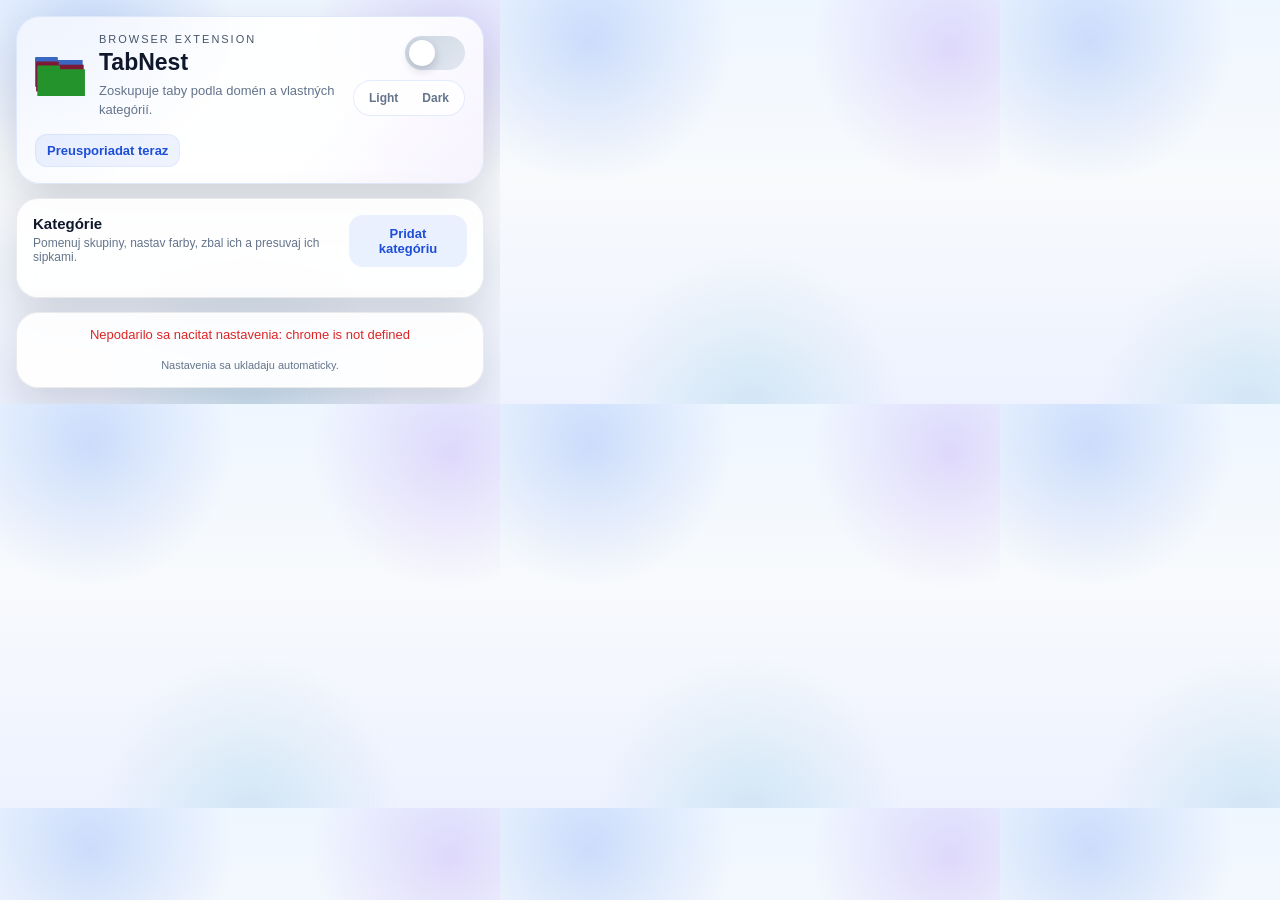
==== commit a2caa7fa: "update-final" ====
--- a/popup.html
+++ b/popup.html
@@ -30,7 +30,6 @@
       </div>
       <div class="header-actions">
         <button class="secondary-btn compact" id="organizeBtn" type="button">Preusporiadat teraz</button>
-        <button class="secondary-btn compact" id="addCurrentDomainBtn" type="button">Pridat domenu do vybranych</button>
       </div>
     </header>
 
@@ -38,7 +37,7 @@
       <div class="panel-header">
         <div>
           <h2>Kategórie</h2>
-          <p>Pomenuj skupiny, nastav farby, zbal ich a presuvaj poradie.</p>
+          <p>Pomenuj skupiny, nastav farby, zbal ich a presuvaj ich sipkami.</p>
         </div>
         <button id="addCategoryBtn" type="button" class="ghost-btn">Pridat kategóriu</button>
       </div>
--- a/styles.css
+++ b/styles.css
@@ -3,9 +3,9 @@
 }
 
 html {
-  width: 560px;
-  min-width: 560px;
-  max-width: 680px;
+  width: 500px;
+  min-width: 500px;
+  max-width: 560px;
   overflow-x: hidden;
 }
 
@@ -26,6 +26,33 @@
   --category-accent-soft: rgba(37, 99, 235, 0.14);
 }
 
+body {
+  width: 500px;
+  min-width: 500px;
+  max-width: 560px;
+  min-height: 0;
+  max-height: none;
+  margin: 0;
+  display: block;
+  font-family: "Trebuchet MS", "Segoe UI", sans-serif;
+  color: var(--text);
+  background:
+    radial-gradient(circle at 18% 10%, rgba(37, 99, 235, 0.18), transparent 26%),
+    radial-gradient(circle at 90% 12%, rgba(124, 58, 237, 0.16), transparent 24%),
+    radial-gradient(circle at 50% 100%, rgba(8, 145, 178, 0.12), transparent 32%),
+    linear-gradient(180deg, #eef6ff 0%, #f8fafc 44%, #eef2ff 100%);
+  overflow-x: hidden;
+  overflow-y: hidden;
+  -ms-overflow-style: none;
+  scrollbar-width: none;
+}
+
+body::-webkit-scrollbar {
+  width: 0;
+  height: 0;
+  display: none;
+}
+
 body[data-theme='dark'] {
   color-scheme: dark;
   --bg: #0b1220;
@@ -40,25 +67,11 @@
   --success: #4ade80;
   --shadow: 0 22px 56px rgba(2, 6, 23, 0.48);
   --category-accent-soft: rgba(96, 165, 250, 0.18);
-}
-
-body {
-  width: 560px;
-  min-width: 560px;
-  max-width: 680px;
-  min-height: 0;
-  max-height: none;
-  margin: 0;
-  display: block;
-  font-family: "Trebuchet MS", "Segoe UI", sans-serif;
-  color: var(--text);
   background:
-    radial-gradient(circle at 18% 10%, rgba(37, 99, 235, 0.18), transparent 26%),
+    radial-gradient(circle at 18% 10%, rgba(59, 130, 246, 0.16), transparent 26%),
     radial-gradient(circle at 90% 12%, rgba(124, 58, 237, 0.16), transparent 24%),
     radial-gradient(circle at 50% 100%, rgba(8, 145, 178, 0.12), transparent 32%),
-    linear-gradient(180deg, #eef6ff 0%, #f8fafc 44%, #eef2ff 100%);
-  overflow-x: hidden;
-  overflow-y: auto;
+    linear-gradient(180deg, #0b1220 0%, #111827 46%, #0f172a 100%);
 }
 
 body[data-theme='dark'] {
@@ -121,10 +134,8 @@
   width: 50px;
   height: 50px;
   flex: 0 0 auto;
-  border-radius: 16px;
-  padding: 6px;
-  background: rgba(255, 255, 255, 0.92);
-  box-shadow: 0 10px 24px rgba(15, 23, 42, 0.12);
+  display: block;
+  object-fit: contain;
 }
 
 .brand-block > div {
@@ -227,9 +238,29 @@
 .categories {
   display: grid;
   gap: 12px;
-  max-height: 380px;
+  max-height: 300px;
   overflow: auto;
   padding-right: 4px;
+  -ms-overflow-style: none;
+  scrollbar-width: none;
+}
+
+.categories::-webkit-scrollbar {
+  width: 0;
+  height: 0;
+  display: none;
+}
+
+.sr-only {
+  position: absolute;
+  width: 1px;
+  height: 1px;
+  padding: 0;
+  margin: -1px;
+  overflow: hidden;
+  clip: rect(0, 0, 0, 0);
+  white-space: nowrap;
+  border: 0;
 }
 
 .category-card {
@@ -259,20 +290,14 @@
   box-shadow: 0 0 0 3px rgba(37, 99, 235, 0.08), 0 14px 24px rgba(15, 23, 42, 0.08);
 }
 
-.category-card.is-selected {
-  border-color: rgba(37, 99, 235, 0.32);
-  box-shadow: 0 0 0 3px rgba(37, 99, 235, 0.12), 0 16px 28px rgba(37, 99, 235, 0.08);
-}
-
 .category-header {
   display: flex;
   align-items: center;
   justify-content: space-between;
   gap: 12px;
   padding: 13px 14px;
-  background:
-    linear-gradient(135deg, var(--category-accent-soft), rgba(255, 255, 255, 0.88)),
-    linear-gradient(180deg, rgba(255, 255, 255, 0.2), rgba(255, 255, 255, 0));
+  background: var(--category-accent-soft);
+  cursor: pointer;
 }
 
 .category-summary {
@@ -280,39 +305,7 @@
   align-items: center;
   gap: 10px;
   min-width: 0;
-}
-
-.category-selection-badge {
-  display: inline-flex;
-  align-items: center;
-  justify-content: center;
-  min-width: 0;
-  padding: 5px 9px;
-  border-radius: 999px;
-  border: 1px solid rgba(37, 99, 235, 0.18);
-  background: rgba(37, 99, 235, 0.08);
-  color: var(--primary-strong);
-  font-size: 10px;
-  font-weight: 700;
-  letter-spacing: 0.08em;
-  text-transform: uppercase;
-  opacity: 0;
-  transform: scale(0.96);
-  transition: opacity 0.15s ease, transform 0.15s ease, background 0.2s ease;
-}
-
-.category-card.is-selected .category-selection-badge {
-  opacity: 1;
-  transform: scale(1);
-}
-
-.category-color-dot {
-  width: 12px;
-  height: 12px;
-  flex: 0 0 auto;
-  border-radius: 999px;
-  background: var(--category-accent);
-  box-shadow: 0 0 0 4px var(--category-accent-soft);
+  flex: 1 1 auto;
 }
 
 .category-title-group {
@@ -336,11 +329,153 @@
   color: #64748b;
 }
 
+.category-collapse-indicator {
+  margin-left: auto;
+  display: inline-grid;
+  place-items: center;
+  width: 24px;
+  height: 24px;
+  flex: 0 0 auto;
+  color: var(--muted);
+  transition: transform 0.18s ease, color 0.18s ease;
+}
+
+.category-collapse-indicator svg {
+  width: 15px;
+  height: 15px;
+  display: block;
+}
+
+.category-card.is-collapsed .category-collapse-indicator {
+  transform: rotate(-90deg);
+  color: var(--primary-strong);
+}
+
 .category-actions {
   display: flex;
   align-items: center;
+  justify-content: flex-end;
+  gap: 6px;
+  flex: 0 0 auto;
+}
+
+.move-controls {
+  display: grid;
+  grid-template-rows: 1fr 1fr;
+  gap: 0;
+  justify-items: center;
+  align-self: center;
+  width: 40px;
+  height: 40px;
+  border: 1px solid rgba(15, 23, 42, 0.1);
+  border-radius: 12px;
+  overflow: hidden;
+  background: rgba(255, 255, 255, 0.9);
+  box-shadow: inset 0 0 0 1px rgba(255, 255, 255, 0.18);
+}
+
+.button-icon {
+  display: inline-grid;
+  place-items: center;
+  width: 15px;
+  height: 15px;
+  flex: 0 0 auto;
+}
+
+.button-icon svg {
+  width: 100%;
+  height: 100%;
+  display: block;
+}
+
+.icon-btn {
+  display: inline-flex;
+  align-items: center;
+  justify-content: center;
+  min-width: 40px;
+  min-height: 40px;
+  width: 40px;
+  height: 40px;
+  border-radius: 12px;
+  padding: 0;
+  transition: transform 0.14s ease, filter 0.14s ease, box-shadow 0.14s ease, background 0.14s ease;
+}
+
+.icon-btn:active,
+.icon-btn.is-clicked {
+  transform: translateY(1px) scale(0.96);
+  filter: brightness(0.94) saturate(1.06);
+}
+
+.move-controls .move-btn {
+  width: 100%;
+  min-width: 40px;
+  min-height: 20px;
+  height: 20px;
+  display: grid;
+  place-items: center;
+  border: 0;
+  border-radius: 0;
+  box-shadow: none;
+  background: transparent;
+}
+
+.move-controls .move-btn .button-icon svg {
+  width: 12px;
+  height: 12px;
+}
+
+.move-controls .move-btn + .move-btn {
+  border-top: 1px solid rgba(15, 23, 42, 0.08);
+}
+
+.move-btn {
+  color: var(--text);
+  background: rgba(255, 255, 255, 0.78);
+  box-shadow: inset 0 0 0 1px rgba(15, 23, 42, 0.08);
+}
+
+.move-up-btn .button-icon {
+  transform: rotate(180deg);
+}
+
+.move-btn:hover {
+  background: rgba(255, 255, 255, 0.94);
+}
+
+.move-btn:disabled {
+  opacity: 0.45;
+}
+
+.add-domain-btn {
+  color: var(--primary-strong);
+  background: rgba(37, 99, 235, 0.08);
+  box-shadow: inset 0 0 0 1px rgba(37, 99, 235, 0.1);
+}
+
+.add-domain-btn:hover {
+  background: rgba(37, 99, 235, 0.14);
+}
+
+.add-domain-btn .button-icon {
+  width: 15px;
+  height: 15px;
+}
+
+.add-domain-btn.is-active {
+  background: rgba(37, 99, 235, 0.18);
+  box-shadow: inset 0 0 0 1px rgba(37, 99, 235, 0.18), 0 10px 18px rgba(37, 99, 235, 0.1);
+}
+
+.header-actions .secondary-btn {
+  display: inline-flex;
+  align-items: center;
   gap: 8px;
-  flex: 0 0 auto;
+}
+
+.header-actions .secondary-btn .button-icon {
+  width: 15px;
+  height: 15px;
 }
 
 .category-body {
@@ -371,19 +506,18 @@
 }
 
 body[data-theme='dark'] .panel,
-body[data-theme='dark'] .header,
+body[data-theme='dark'] .header {
+  border-color: var(--panel-border);
+}
+
 body[data-theme='dark'] .category-card {
-  border-color: var(--panel-border);
-}
-
-body[data-theme='dark'] .category-card {
+  border-color: rgba(15, 23, 42, 0.08);
+  border-left-color: var(--category-accent);
   background: linear-gradient(180deg, rgba(15, 23, 42, 0.98), rgba(17, 24, 39, 0.96));
 }
 
 body[data-theme='dark'] .category-header {
-  background:
-    linear-gradient(135deg, rgba(96, 165, 250, 0.12), rgba(124, 58, 237, 0.08)),
-    linear-gradient(180deg, rgba(255, 255, 255, 0.03), rgba(255, 255, 255, 0));
+  background: var(--category-accent-soft);
 }
 
 body[data-theme='dark'] .category-body {
@@ -396,10 +530,44 @@
   color: var(--text);
   border-color: rgba(148, 163, 184, 0.16);
 }
-body[data-theme='dark'] .drag-handle {
+body[data-theme='dark'] .move-btn {
+  background: rgba(15, 23, 42, 0.88);
+  color: var(--text);
+  box-shadow: inset 0 0 0 1px rgba(148, 163, 184, 0.14);
+}
+
+body[data-theme='dark'] .move-btn:hover {
+  background: rgba(15, 23, 42, 0.96);
+}
+
+body[data-theme='dark'] .icon-btn:active,
+body[data-theme='dark'] .icon-btn.is-clicked {
+  filter: brightness(1.12) saturate(1.04);
+}
+
+body[data-theme='dark'] .move-controls {
+  border-color: rgba(148, 163, 184, 0.16);
   background: rgba(15, 23, 42, 0.9);
-  color: var(--text);
-  border-color: rgba(148, 163, 184, 0.14);
+  box-shadow: inset 0 0 0 1px rgba(255, 255, 255, 0.04);
+}
+
+body[data-theme='dark'] .move-controls .move-btn + .move-btn {
+  border-top-color: rgba(148, 163, 184, 0.14);
+}
+
+body[data-theme='dark'] .add-domain-btn {
+  background: rgba(96, 165, 250, 0.12);
+  color: #bfdbfe;
+  box-shadow: inset 0 0 0 1px rgba(96, 165, 250, 0.12);
+}
+
+body[data-theme='dark'] .add-domain-btn:hover {
+  background: rgba(96, 165, 250, 0.18);
+}
+
+body[data-theme='dark'] .add-domain-btn.is-active {
+  background: rgba(96, 165, 250, 0.22);
+  color: #eff6ff;
 }
 
 body[data-theme='dark'] .ghost-btn,
@@ -524,24 +692,21 @@
   align-self: end;
 }
 
-.drag-handle {
-  padding: 9px 12px;
-  border: 1px solid rgba(15, 23, 42, 0.1);
-  border-radius: 12px;
-  background: rgba(255, 255, 255, 0.84);
-  color: var(--text);
-  font-size: 12px;
-  font-weight: 700;
-  cursor: grab;
-}
-
-.drag-handle:disabled {
-  cursor: not-allowed;
-  opacity: 0.55;
-}
-
-.drag-handle:active {
-  cursor: grabbing;
+.danger-btn.icon-btn {
+  display: inline-flex;
+  align-items: center;
+  justify-content: center;
+  min-width: 40px;
+  min-height: 40px;
+  width: 40px;
+  height: 40px;
+  padding: 0;
+  align-self: center;
+}
+
+.danger-btn.icon-btn .button-icon {
+  width: 15px;
+  height: 15px;
 }
 
 .category-card.is-collapsed .category-header {
@@ -715,16 +880,20 @@
   .category-actions {
     width: 100%;
     flex-wrap: wrap;
+    justify-content: flex-end;
   }
 
   .category-summary {
     width: 100%;
   }
 
-  .drag-handle,
   .ghost-btn.compact,
-  .danger-btn.compact {
+  .danger-btn.compact:not(.icon-btn) {
     flex: 1 1 auto;
+  }
+
+  .move-controls {
+    margin-left: auto;
   }
 
   .secondary-btn {
